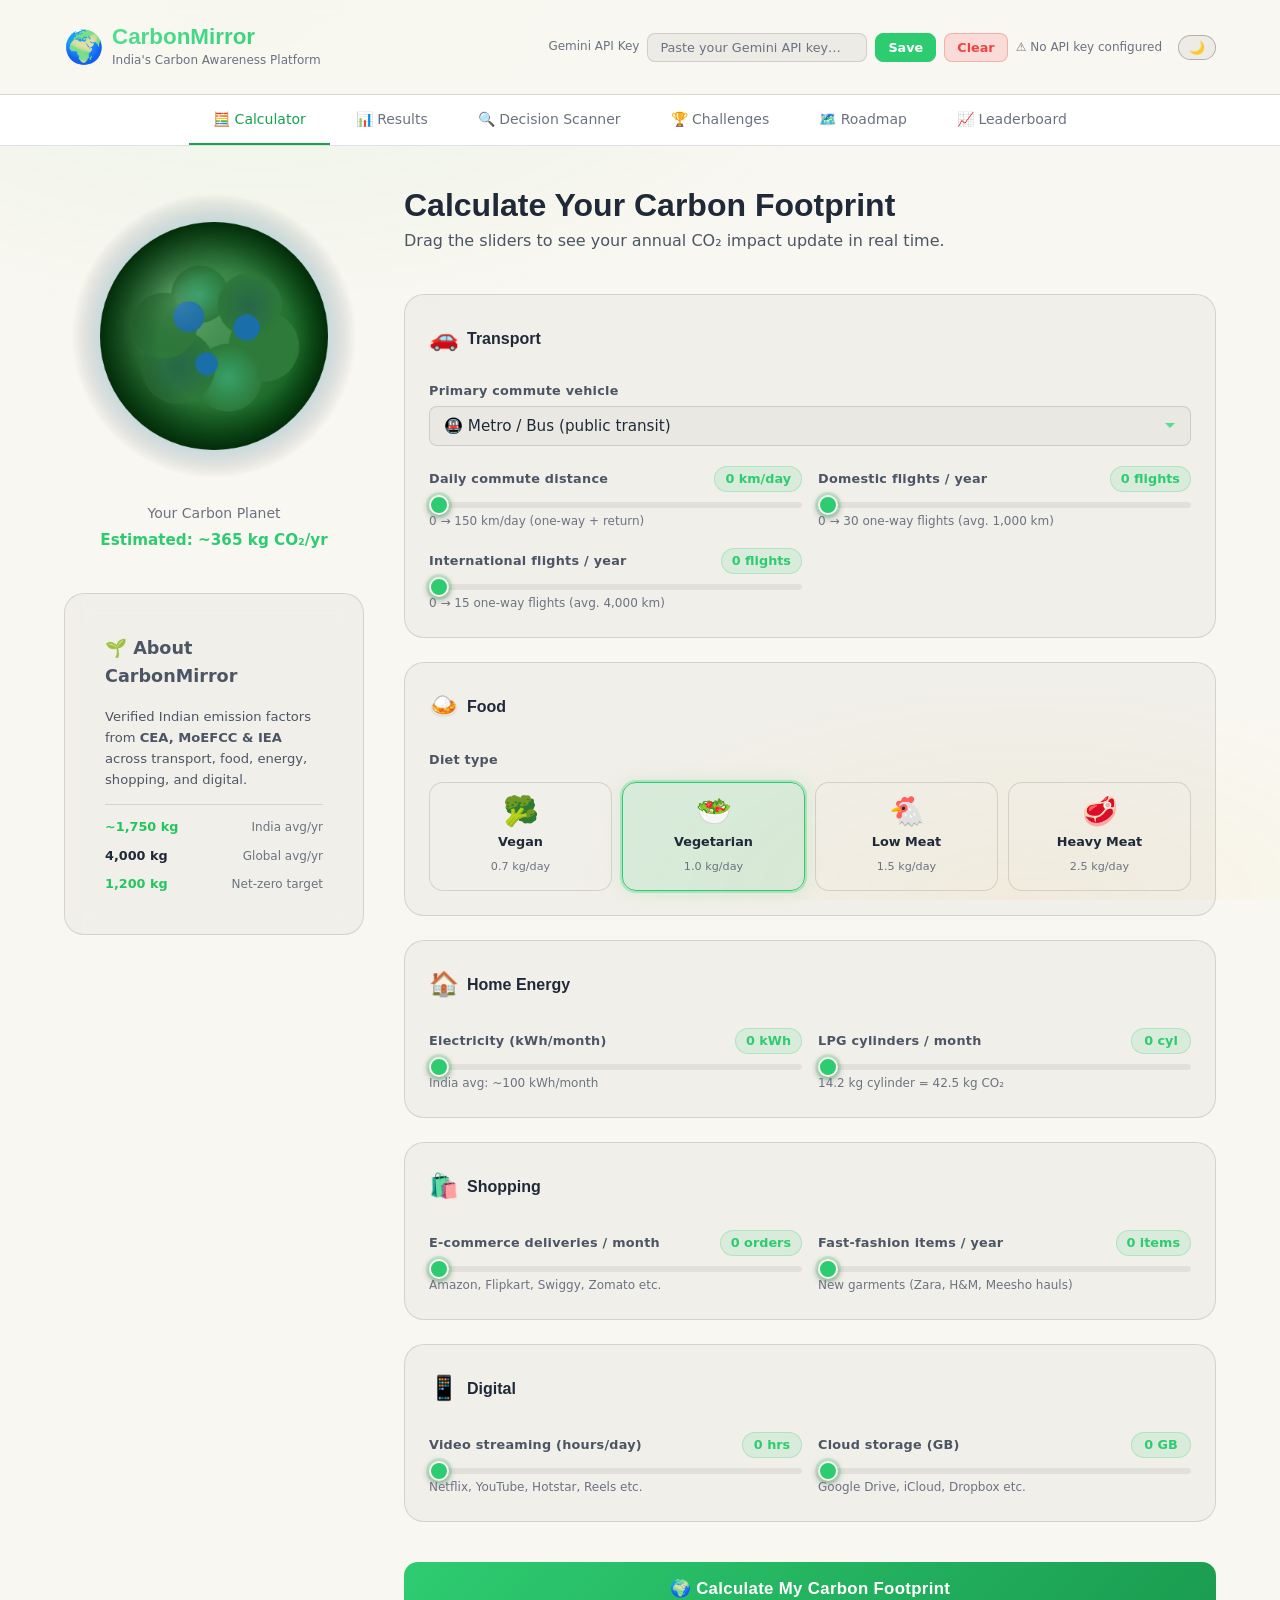
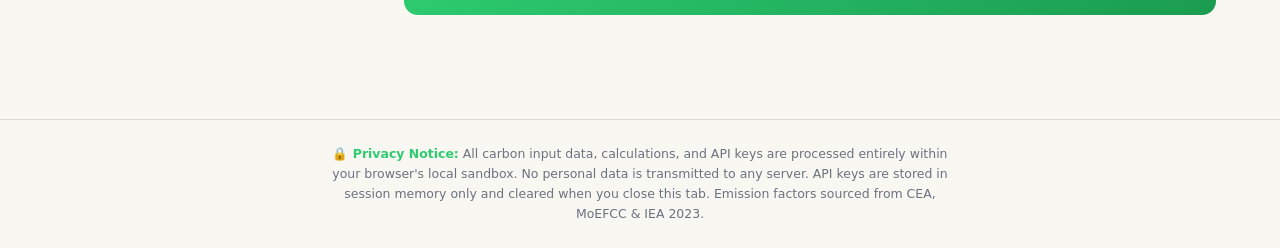
==== index.html @ edc53830 "Initial commit: Complete Carbon Footprint Platform" ====
<!DOCTYPE html>
<html lang="en">
<head>
  <meta charset="UTF-8" />
  <meta name="viewport" content="width=device-width, initial-scale=1.0" />
  <title>CarbonMirror &ndash; India&apos;s Carbon Footprint Awareness Platform</title>
  <meta name="description" content="Calculate your personal carbon footprint, get AI-powered nudges, earn badges, and join thousands of urban Indians building a net-zero future." />
  <meta http-equiv="Content-Security-Policy"
    content="default-src 'self'; script-src 'self'; style-src 'self' 'unsafe-inline' https://fonts.googleapis.com; font-src https://fonts.gstatic.com; connect-src 'self' https://generativelanguage.googleapis.com; img-src 'self' data: blob:; worker-src 'none'; object-src 'none';" />
  <meta property="og:title" content="CarbonMirror" />
  <meta property="og:description" content="Make your invisible carbon footprint viscerally real." />
  <meta property="og:type" content="website" />
  <link rel="icon" href="data:image/svg+xml,<svg xmlns='http://www.w3.org/2000/svg' viewBox='0 0 100 100'><text y='.9em' font-size='90'>🌍</text></svg>" />
  <link rel="stylesheet" href="style.css" />
</head>
<body>

<!-- HEADER -->
<header class="app-header" role="banner">
  <div class="header-inner">
    <div class="header-brand">
      <span class="brand-icon" aria-hidden="true">🌍</span>
      <div class="brand-text">
        <h1>CarbonMirror</h1>
        <p class="tagline">India&apos;s Carbon Awareness Platform</p>
      </div>
    </div>
    <div class="api-key-panel" id="api-key-panel" role="region" aria-label="Gemini API Key Configuration">
      <label for="api-key-input">Gemini API Key</label>
      <input type="password" id="api-key-input" class="input-api-key" placeholder="Paste your Gemini API key&hellip;" tabindex="0" autocomplete="off" aria-describedby="api-key-status" aria-label="Gemini API key input" />
      <button id="btn-api-save" class="btn btn-primary btn-sm" aria-label="Save API key">Save</button>
      <button id="btn-api-clear" class="btn btn-danger btn-sm" aria-label="Clear API key">Clear</button>
      <span id="api-key-status" class="api-key-status">&#x26A0;&#xFE0F; No API key configured</span>
      <button id="btn-theme-toggle" class="btn btn-secondary btn-sm" aria-label="Toggle theme" title="Toggle Light/Dark Mode" style="margin-left: 8px; border-radius: 99px; padding: 4px 10px;">☀️</button>
    </div>
  </div>
</header>

<!-- NAVIGATION -->
<nav class="app-nav" role="navigation" aria-label="Main navigation">
  <div class="nav-tabs" role="tablist" aria-label="App views">
    <button class="nav-tab nav-tab--active" data-nav="calculator" role="tab" aria-selected="true" tabindex="0" aria-controls="section-calculator">&#x1F9EE; Calculator</button>
    <button class="nav-tab" data-nav="results" role="tab" aria-selected="false" tabindex="0" aria-controls="section-results">&#x1F4CA; Results</button>
    <button class="nav-tab" data-nav="nudge" role="tab" aria-selected="false" tabindex="0" aria-controls="section-nudge">&#x1F50D; Decision Scanner</button>
    <button class="nav-tab" data-nav="challenges" role="tab" aria-selected="false" tabindex="0" aria-controls="section-challenges">&#x1F3C6; Challenges</button>
    <button class="nav-tab" data-nav="roadmap" role="tab" aria-selected="false" tabindex="0" aria-controls="section-roadmap">&#x1F5FA;&#xFE0F; Roadmap</button>
    <button class="nav-tab" data-nav="leaderboard" role="tab" aria-selected="false" tabindex="0" aria-controls="section-leaderboard">&#x1F4C8; Leaderboard</button>
  </div>
</nav>

<!-- MAIN -->
<main class="app-main" role="main">
  <div class="app-wrapper">

    <!-- VIEW: CALCULATOR -->
    <section id="section-calculator" class="view-section" aria-label="Carbon calculator" role="tabpanel">
      <div class="calculator-layout">

        <!-- Sidebar -->
        <aside class="calculator-sidebar">
          <div class="planet-hero">
            <canvas id="planet-canvas" width="300" height="300" aria-label="Carbon planet visualization" role="img"></canvas>
            <p class="planet-label">Your Carbon Planet</p>
            <p class="live-summary" id="live-summary" aria-live="polite" aria-atomic="true"></p>
          </div>
          <div class="card info-card">
            <p class="card-title">&#x1F331; About CarbonMirror</p>
            <p class="info-text">Verified Indian emission factors from <strong>CEA, MoEFCC &amp; IEA</strong> across transport, food, energy, shopping, and digital.</p>
            <div class="info-stats">
              <div class="info-stat"><span class="info-stat-val green">~1,750 kg</span><span class="info-stat-lbl">India avg/yr</span></div>
              <div class="info-stat"><span class="info-stat-val">4,000 kg</span><span class="info-stat-lbl">Global avg/yr</span></div>
              <div class="info-stat"><span class="info-stat-val green">1,200 kg</span><span class="info-stat-lbl">Net-zero target</span></div>
            </div>
          </div>
        </aside>

        <!-- Form -->
        <div class="calc-form-col">
          <div class="section-header">
            <h2>Calculate Your Carbon Footprint</h2>
            <p>Drag the sliders to see your annual CO&#x2082; impact update in real time.</p>
          </div>

          <form id="calculator-form" novalidate aria-label="Carbon footprint calculator">

            <!-- 1. TRANSPORT -->
            <div class="calc-section" aria-labelledby="section-transport-title">
              <div class="calc-section-header">
                <span class="calc-section-icon" aria-hidden="true">&#x1F697;</span>
                <h3 class="calc-section-title" id="section-transport-title">Transport</h3>
              </div>

              <div class="form-group" style="margin-bottom:20px">
                <label class="form-label" for="input-vehicle-type">Primary commute vehicle</label>
                <select id="input-vehicle-type" class="form-select" tabindex="0" aria-required="true">
                  <option value="bus_metro">&#x1F687; Metro / Bus (public transit)</option>
                  <option value="two_wheeler">&#x1F6F5; Two-Wheeler (Petrol)</option>
                  <option value="petrol_car">&#x1F697; Petrol Car</option>
                  <option value="diesel_car">&#x1F699; Diesel Car</option>
                  <option value="electric_vehicle">&#x26A1; Electric Vehicle / E-Scooter</option>
                </select>
              </div>

              <div class="form-row">
                <div class="form-group">
                  <div class="slider-label-row">
                    <label class="form-label" for="input-daily-km">Daily commute distance</label>
                    <span class="slider-value-badge" id="val-daily-km">0 km/day</span>
                  </div>
                  <input type="range" id="input-daily-km" class="form-slider" min="0" max="150" step="1" value="0" tabindex="0" />
                  <span class="form-hint">0 &#x2192; 150 km/day (one-way + return)</span>
                </div>
                <div class="form-group">
                  <div class="slider-label-row">
                    <label class="form-label" for="input-domestic-flights">Domestic flights / year</label>
                    <span class="slider-value-badge" id="val-domestic-flights">0 flights</span>
                  </div>
                  <input type="range" id="input-domestic-flights" class="form-slider" min="0" max="30" step="1" value="0" tabindex="0" />
                  <span class="form-hint">0 &#x2192; 30 one-way flights (avg. 1,000 km)</span>
                </div>
                <div class="form-group">
                  <div class="slider-label-row">
                    <label class="form-label" for="input-intl-flights">International flights / year</label>
                    <span class="slider-value-badge" id="val-intl-flights">0 flights</span>
                  </div>
                  <input type="range" id="input-intl-flights" class="form-slider" min="0" max="15" step="1" value="0" tabindex="0" />
                  <span class="form-hint">0 &#x2192; 15 one-way flights (avg. 4,000 km)</span>
                </div>
              </div>
            </div>

            <!-- 2. FOOD -->
            <div class="calc-section mt-lg" aria-labelledby="section-food-title">
              <div class="calc-section-header">
                <span class="calc-section-icon" aria-hidden="true">&#x1F35B;</span>
                <h3 class="calc-section-title" id="section-food-title">Food</h3>
              </div>
              <label class="form-label" style="display:block;margin-bottom:12px">Diet type</label>
              <div class="diet-selector" role="radiogroup" aria-label="Diet type" id="diet-selector">
                <label class="diet-option">
                  <input type="radio" name="diet_type" value="vegan" class="diet-radio" />
                  <span class="diet-icon">&#x1F966;</span>
                  <span class="diet-name">Vegan</span>
                  <span class="diet-co2">0.7 kg/day</span>
                </label>
                <label class="diet-option">
                  <input type="radio" name="diet_type" value="vegetarian" class="diet-radio" checked />
                  <span class="diet-icon">&#x1F957;</span>
                  <span class="diet-name">Vegetarian</span>
                  <span class="diet-co2">1.0 kg/day</span>
                </label>
                <label class="diet-option">
                  <input type="radio" name="diet_type" value="low_meat" class="diet-radio" />
                  <span class="diet-icon">&#x1F414;</span>
                  <span class="diet-name">Low Meat</span>
                  <span class="diet-co2">1.5 kg/day</span>
                </label>
                <label class="diet-option">
                  <input type="radio" name="diet_type" value="heavy_meat" class="diet-radio" />
                  <span class="diet-icon">&#x1F969;</span>
                  <span class="diet-name">Heavy Meat</span>
                  <span class="diet-co2">2.5 kg/day</span>
                </label>
              </div>
              <select id="input-diet-type" class="sr-only" aria-hidden="true" tabindex="-1">
                <option value="vegan">Vegan</option>
                <option value="vegetarian" selected>Vegetarian</option>
                <option value="low_meat">Low Meat</option>
                <option value="heavy_meat">Heavy Meat</option>
              </select>
            </div>

            <!-- 3. HOME ENERGY -->
            <div class="calc-section mt-lg" aria-labelledby="section-home-title">
              <div class="calc-section-header">
                <span class="calc-section-icon" aria-hidden="true">&#x1F3E0;</span>
                <h3 class="calc-section-title" id="section-home-title">Home Energy</h3>
              </div>
              <div class="form-row">
                <div class="form-group">
                  <div class="slider-label-row">
                    <label class="form-label" for="input-electricity">Electricity (kWh/month)</label>
                    <span class="slider-value-badge" id="val-electricity">0 kWh</span>
                  </div>
                  <input type="range" id="input-electricity" class="form-slider" min="0" max="600" step="5" value="0" tabindex="0" />
                  <span class="form-hint">India avg: ~100 kWh/month</span>
                </div>
                <div class="form-group">
                  <div class="slider-label-row">
                    <label class="form-label" for="input-lpg">LPG cylinders / month</label>
                    <span class="slider-value-badge" id="val-lpg">0 cyl</span>
                  </div>
                  <input type="range" id="input-lpg" class="form-slider" min="0" max="5" step="0.5" value="0" tabindex="0" />
                  <span class="form-hint">14.2 kg cylinder = 42.5 kg CO&#x2082;</span>
                </div>
              </div>
            </div>

            <!-- 4. SHOPPING -->
            <div class="calc-section mt-lg" aria-labelledby="section-shopping-title">
              <div class="calc-section-header">
                <span class="calc-section-icon" aria-hidden="true">&#x1F6CD;&#xFE0F;</span>
                <h3 class="calc-section-title" id="section-shopping-title">Shopping</h3>
              </div>
              <div class="form-row">
                <div class="form-group">
                  <div class="slider-label-row">
                    <label class="form-label" for="input-deliveries">E-commerce deliveries / month</label>
                    <span class="slider-value-badge" id="val-deliveries">0 orders</span>
                  </div>
                  <input type="range" id="input-deliveries" class="form-slider" min="0" max="60" step="1" value="0" tabindex="0" />
                  <span class="form-hint">Amazon, Flipkart, Swiggy, Zomato etc.</span>
                </div>
                <div class="form-group">
                  <div class="slider-label-row">
                    <label class="form-label" for="input-fashion">Fast-fashion items / year</label>
                    <span class="slider-value-badge" id="val-fashion">0 items</span>
                  </div>
                  <input type="range" id="input-fashion" class="form-slider" min="0" max="100" step="1" value="0" tabindex="0" />
                  <span class="form-hint">New garments (Zara, H&amp;M, Meesho hauls)</span>
                </div>
              </div>
            </div>

            <!-- 5. DIGITAL -->
            <div class="calc-section mt-lg" aria-labelledby="section-digital-title">
              <div class="calc-section-header">
                <span class="calc-section-icon" aria-hidden="true">&#x1F4F1;</span>
                <h3 class="calc-section-title" id="section-digital-title">Digital</h3>
              </div>
              <div class="form-row">
                <div class="form-group">
                  <div class="slider-label-row">
                    <label class="form-label" for="input-streaming">Video streaming (hours/day)</label>
                    <span class="slider-value-badge" id="val-streaming">0 hrs</span>
                  </div>
                  <input type="range" id="input-streaming" class="form-slider" min="0" max="16" step="0.5" value="0" tabindex="0" />
                  <span class="form-hint">Netflix, YouTube, Hotstar, Reels etc.</span>
                </div>
                <div class="form-group">
                  <div class="slider-label-row">
                    <label class="form-label" for="input-cloud-storage">Cloud storage (GB)</label>
                    <span class="slider-value-badge" id="val-cloud-storage">0 GB</span>
                  </div>
                  <input type="range" id="input-cloud-storage" class="form-slider" min="0" max="2000" step="5" value="0" tabindex="0" />
                  <span class="form-hint">Google Drive, iCloud, Dropbox etc.</span>
                </div>
              </div>
            </div>

            <!-- Submit -->
            <div class="mt-xl">
              <button type="submit" id="btn-calculate" class="btn-submit" tabindex="0">
                &#x1F30D; Calculate My Carbon Footprint
              </button>
            </div>

          </form>
        </div>
      </div>
    </section>

    <!-- VIEW: RESULTS -->
    <section id="section-results" class="view-section" aria-label="Footprint results" role="tabpanel">

      <div class="results-hero text-center">
        <p style="font-size:0.875rem;color:var(--txt-muted);letter-spacing:0.1em;text-transform:uppercase;margin-bottom:8px">Your Annual Carbon Footprint</p>
        <div class="results-score" id="result-total-kg" aria-live="polite" aria-atomic="true">&mdash;</div>
        <p class="results-score-unit">kg CO&#x2082; / year</p>
        <span class="tier-badge tier-badge--green" id="result-tier-label">&mdash;</span>
        <p class="benchmark-diff" id="result-vs-india">&mdash;</p>
      </div>

      <div class="netzero-section card mb-lg">
        <p class="card-title">&#x1F3AF; Net-Zero Progress (Target: 1,200 kg CO&#x2082;/yr by 2030)</p>
        <div class="netzero-bar-track" role="progressbar" aria-label="Net-zero progress" aria-valuemin="0" aria-valuemax="100">
          <div class="netzero-bar-fill" id="netzero-progress-bar" style="width:0%"></div>
        </div>
        <div class="netzero-labels">
          <span>India Avg (1,750 kg)</span>
          <span>Gap to target: <strong id="netzero-gap-kg">&mdash;</strong> kg</span>
          <span>Net-Zero (1,200 kg)</span>
        </div>
      </div>

      <div class="card mb-lg">
        <p class="card-title">&#x1F4A1; What Does This Look Like?</p>
        <div class="equiv-grid">
          <div class="equiv-card">
            <span class="equiv-icon">&#x1F697;</span>
            <div class="equiv-value" id="equiv-drives">&mdash;</div>
            <p class="equiv-label">Delhi &rarr; Mumbai drives</p>
          </div>
          <div class="equiv-card">
            <span class="equiv-icon">&#x1F333;</span>
            <div class="equiv-value" id="equiv-trees">&mdash;</div>
            <p class="equiv-label">Trees to offset (1 yr)</p>
          </div>
          <div class="equiv-card">
            <span class="equiv-icon">&#x1F3E0;</span>
            <div class="equiv-value" id="equiv-home-months">&mdash;</div>
            <p class="equiv-label">Indian home energy months</p>
          </div>
        </div>
      </div>

      <div class="results-grid">
        <div class="card">
          <p class="card-title">&#x1F4CA; Category Breakdown</p>
          <div class="category-list">
            <div class="category-item">
              <div class="category-header"><span class="category-name">&#x1F697; Transport</span><div class="category-stats"><span id="cat-transport-kg">&mdash;</span> kg <span id="cat-transport-pct">&mdash;</span></div></div>
              <div class="bar-track" role="progressbar" aria-label="Transport emissions" aria-valuemin="0" aria-valuemax="100"><div class="bar-fill bar-fill--transport" id="cat-transport-bar" style="width:0%"></div></div>
            </div>
            <div class="category-item">
              <div class="category-header"><span class="category-name">&#x1F35B; Food</span><div class="category-stats"><span id="cat-food-kg">&mdash;</span> kg <span id="cat-food-pct">&mdash;</span></div></div>
              <div class="bar-track" role="progressbar" aria-label="Food emissions" aria-valuemin="0" aria-valuemax="100"><div class="bar-fill bar-fill--food" id="cat-food-bar" style="width:0%"></div></div>
            </div>
            <div class="category-item">
              <div class="category-header"><span class="category-name">&#x1F3E0; Home Energy</span><div class="category-stats"><span id="cat-home-kg">&mdash;</span> kg <span id="cat-home-pct">&mdash;</span></div></div>
              <div class="bar-track" role="progressbar" aria-label="Home energy emissions" aria-valuemin="0" aria-valuemax="100"><div class="bar-fill bar-fill--home" id="cat-home-bar" style="width:0%"></div></div>
            </div>
            <div class="category-item">
              <div class="category-header"><span class="category-name">&#x1F6CD;&#xFE0F; Shopping</span><div class="category-stats"><span id="cat-shopping-kg">&mdash;</span> kg <span id="cat-shopping-pct">&mdash;</span></div></div>
              <div class="bar-track" role="progressbar" aria-label="Shopping emissions" aria-valuemin="0" aria-valuemax="100"><div class="bar-fill bar-fill--shopping" id="cat-shopping-bar" style="width:0%"></div></div>
            </div>
            <div class="category-item">
              <div class="category-header"><span class="category-name">&#x1F4F1; Digital</span><div class="category-stats"><span id="cat-digital-kg">&mdash;</span> kg <span id="cat-digital-pct">&mdash;</span></div></div>
              <div class="bar-track" role="progressbar" aria-label="Digital emissions" aria-valuemin="0" aria-valuemax="100"><div class="bar-fill bar-fill--digital" id="cat-digital-bar" style="width:0%"></div></div>
            </div>
          </div>
        </div>

        <div class="card">
          <p class="card-title">&#x1F3C5; Your Badges</p>
          <div class="badges-grid" id="badges-grid" aria-label="Earned and locked badges"></div>
        </div>
      </div>

      <div class="card mt-xl">
        <p class="card-title">&#x1F6E3;&#xFE0F; Your Personalised Action Roadmap</p>
        <p style="font-size:0.875rem;margin-bottom:16px">Top actions ranked by CO&#x2082; impact for your specific profile.</p>
        <div id="roadmap-list" class="roadmap-list" aria-label="Recommended carbon reduction actions"></div>
      </div>

      <div class="share-section mt-xl">
        <div class="card">
          <p class="card-title">&#x1F4E4; Share Your Footprint</p>
          <p style="font-size:0.875rem;margin-bottom:16px">Download or share your personalised carbon card.</p>
          <div class="share-canvas-wrap">
            <canvas id="share-canvas" aria-label="Carbon footprint share card preview"></canvas>
          </div>
          <div class="share-actions">
            <button id="btn-download-card" class="btn btn-primary" tabindex="0">&#x2B07;&#xFE0F; Download PNG</button>
            <button id="btn-share-card" class="btn btn-secondary" tabindex="0">&#x1F4E4; Share</button>
          </div>
        </div>
      </div>

    </section>

    <!-- VIEW: DECISION SCANNER -->
    <section id="section-nudge" class="view-section" aria-label="Decision scanner" role="tabpanel">
      <div class="section-header">
        <h2>&#x1F50D; Decision Scanner</h2>
        <p>Describe a planned activity and get an instant AI-powered carbon impact analysis with greener alternatives.</p>
      </div>
      <div class="nudge-layout">
        <div class="nudge-input-area">
          <div class="card">
            <p class="card-title">&#x1F4DD; What are you planning to do?</p>
            <textarea id="nudge-input" class="nudge-textarea" placeholder="e.g. ordering a mutton biryani on Swiggy, booking a flight to Goa, buying a new pair of jeans&hellip;" tabindex="0" aria-label="Describe your planned activity" maxlength="500"></textarea>
            <p class="form-hint mt-lg">Requires a Gemini API key configured in the header above.</p>
            <button id="btn-nudge-scan" class="btn btn-primary mt-lg" tabindex="0" style="width:100%">&#x1F50D; Analyse Carbon Impact</button>
          </div>
          <div class="card">
            <p class="card-title" style="font-size:0.875rem">&#x1F4AC; Try these examples</p>
            <ul style="list-style:none;display:flex;flex-direction:column;gap:8px">
              <li><button class="btn btn-secondary btn-sm" onclick="document.getElementById('nudge-input').value='Ordering mutton biryani and naan on Swiggy'" tabindex="0">&#x1F35B; Ordering mutton biryani</button></li>
              <li><button class="btn btn-secondary btn-sm" onclick="document.getElementById('nudge-input').value='Booking a weekend flight from Mumbai to Goa'" tabindex="0">&#x2708;&#xFE0F; Flight to Goa</button></li>
              <li><button class="btn btn-secondary btn-sm" onclick="document.getElementById('nudge-input').value='Buying 3 new T-shirts from H&amp;M'" tabindex="0">&#x1F455; Buying fast fashion</button></li>
              <li><button class="btn btn-secondary btn-sm" onclick="document.getElementById('nudge-input').value='Watching Netflix for 5 hours'" tabindex="0">&#x1F4FA; 5 hours of Netflix</button></li>
              <li><button class="btn btn-secondary btn-sm" onclick="document.getElementById('nudge-input').value='Driving 40km by car to meet a friend'" tabindex="0">&#x1F697; Driving 40 km</button></li>
            </ul>
          </div>
        </div>
        <div>
          <div class="card">
            <p class="card-title">&#x1F916; AI Carbon Analysis</p>
            <div id="nudge-result-panel" aria-live="polite" aria-atomic="true">
              <p style="color:var(--txt-muted);font-style:italic">Enter an activity above and click Analyse to see your real-time carbon impact.</p>
            </div>
          </div>
        </div>
      </div>
    </section>

    <!-- VIEW: CHALLENGES -->
    <section id="section-challenges" class="view-section" aria-label="Challenges and streaks" role="tabpanel">
      <div class="section-header">
        <h2>&#x1F3C6; Challenges &amp; Streaks</h2>
        <p>Join gamified challenges, build daily check-in streaks, and earn bonus badges.</p>
      </div>

      <div class="streak-panel" aria-label="Streak statistics">
        <div class="streak-card">
          <div class="streak-value" id="streak-current" aria-label="Current streak">0</div>
          <p class="streak-label">&#x1F525; Current Streak (days)</p>
        </div>
        <div class="streak-card">
          <div class="streak-value" id="streak-longest" aria-label="Longest streak">0</div>
          <p class="streak-label">&#x1F3C6; Longest Streak (days)</p>
        </div>
      </div>

      <div style="margin-bottom:var(--space-xl)">
        <button id="btn-checkin" class="btn btn-primary" tabindex="0">&#x1F331; Check In Today</button>
      </div>

      <div class="challenges-grid">
        <div class="challenge-card" aria-labelledby="challenge-name-waste_minimization_7">
          <div class="challenge-card-header">
            <span class="challenge-icon" aria-hidden="true">&#x267B;&#xFE0F;</span>
            <div>
              <p class="challenge-name" id="challenge-name-waste_minimization_7">7-Day Waste Minimization</p>
              <p class="challenge-desc">Eliminate single-use plastics and reduce household waste for 7 consecutive days.</p>
            </div>
          </div>
          <p class="challenge-status" id="challenge-status-waste_minimization_7">Not started</p>
          <div class="challenge-progress-track" role="progressbar" aria-label="7-day waste challenge progress" aria-valuemin="0" aria-valuemax="100">
            <div class="challenge-progress-fill" id="challenge-progress-waste_minimization_7" style="width:0%"></div>
          </div>
          <div class="challenge-actions">
            <button id="challenge-start-waste_minimization_7" class="btn btn-primary btn-sm" tabindex="0">&#x25B6; Start Challenge</button>
            <button id="challenge-check-waste_minimization_7" class="btn btn-secondary btn-sm" style="display:none" tabindex="0">&#x2705; Log Today</button>
          </div>
        </div>

        <div class="challenge-card" aria-labelledby="challenge-name-commute_swap_30">
          <div class="challenge-card-header">
            <span class="challenge-icon" aria-hidden="true">&#x1F687;</span>
            <div>
              <p class="challenge-name" id="challenge-name-commute_swap_30">30-Day Commute Swap</p>
              <p class="challenge-desc">Replace your regular vehicle commute with public transit or cycling for 30 days.</p>
            </div>
          </div>
          <p class="challenge-status" id="challenge-status-commute_swap_30">Not started</p>
          <div class="challenge-progress-track" role="progressbar" aria-label="30-day commute swap progress" aria-valuemin="0" aria-valuemax="100">
            <div class="challenge-progress-fill" id="challenge-progress-commute_swap_30" style="width:0%"></div>
          </div>
          <div class="challenge-actions">
            <button id="challenge-start-commute_swap_30" class="btn btn-primary btn-sm" tabindex="0">&#x25B6; Start Challenge</button>
            <button id="challenge-check-commute_swap_30" class="btn btn-secondary btn-sm" style="display:none" tabindex="0">&#x2705; Log Today</button>
          </div>
        </div>
      </div>
    </section>

    <!-- VIEW: NET-ZERO ROADMAP -->
    <section id="section-roadmap" class="view-section" aria-label="Net-zero journey roadmap" role="tabpanel">
      <div class="section-header">
        <h2>&#x1F5FA;&#xFE0F; Your Net-Zero Journey</h2>
        <p>5 milestones from India&apos;s average (1,750 kg/yr) to the net-zero target (1,200 kg/yr). Each milestone earns a badge.</p>
      </div>

      <!-- Journey progress card -->
      <div class="card roadmap-hero-card mb-lg">
        <div class="roadmap-hero-inner">
          <div class="roadmap-hero-score-block">
            <p class="roadmap-hero-label">Your Footprint</p>
            <p class="roadmap-hero-score" id="rm-current-kg">&mdash;</p>
            <p class="roadmap-hero-unit">kg CO&#x2082;/yr</p>
          </div>
          <div class="roadmap-hero-arrow">&#x2192;</div>
          <div class="roadmap-hero-score-block">
            <p class="roadmap-hero-label">Net-Zero Target</p>
            <p class="roadmap-hero-score" style="color:var(--tier-green)">1,200</p>
            <p class="roadmap-hero-unit">kg CO&#x2082;/yr</p>
          </div>
        </div>
        <div class="roadmap-master-wrap">
          <div class="roadmap-master-track" role="progressbar" aria-label="Journey progress" aria-valuemin="0" aria-valuemax="100">
            <div class="roadmap-master-fill" id="rm-master-fill" style="width:0%"></div>
            <div class="rm-tick" style="left:20%"><div class="rm-tick-dot" id="rm-tick-1"></div><span class="rm-tick-label">M1</span></div>
            <div class="rm-tick" style="left:40%"><div class="rm-tick-dot" id="rm-tick-2"></div><span class="rm-tick-label">M2</span></div>
            <div class="rm-tick" style="left:60%"><div class="rm-tick-dot" id="rm-tick-3"></div><span class="rm-tick-label">M3</span></div>
            <div class="rm-tick" style="left:80%"><div class="rm-tick-dot" id="rm-tick-4"></div><span class="rm-tick-label">M4</span></div>
            <div class="rm-tick" style="left:100%"><div class="rm-tick-dot" id="rm-tick-5"></div><span class="rm-tick-label">&#x1F3C6;</span></div>
          </div>
        </div>
        <p id="rm-hint-text" style="font-size:0.8rem;color:var(--txt-muted);margin-top:8px;text-align:center">Calculate your footprint to see your progress on the roadmap.</p>
      </div>

      <!-- Milestones -->
      <div class="milestones-list" id="milestones-list" aria-label="Net-zero milestones">

        <div class="milestone-card" id="milestone-card-1" data-threshold="1650">
          <div class="milestone-left">
            <div class="milestone-badge-icon" id="milestone-badge-1">&#x1F33F;</div>
            <div class="milestone-connector" id="milestone-connector-1"></div>
          </div>
          <div class="milestone-body">
            <div class="milestone-header-row">
              <div>
                <p class="milestone-number">Milestone 1</p>
                <h3 class="milestone-title">Conscious Starter</h3>
                <p class="milestone-threshold">Reach &le; 1,650 kg CO&#x2082;/yr</p>
              </div>
              <span class="milestone-status-pill" id="milestone-status-1">&#x1F512; Locked</span>
            </div>
            <p class="milestone-desc">You&apos;ve started your journey. Small daily choices &mdash; fewer deliveries, a shorter commute, skipping one flight &mdash; add up to your first 100 kg cut. Every action is registered on your Carbon Planet.</p>
            <div class="milestone-actions-list">
              <div class="milestone-action-chip">&#x1F687; Take metro 3 days/week</div>
              <div class="milestone-action-chip">&#x1F4E6; Cut deliveries to &lt;5/month</div>
              <div class="milestone-action-chip">&#x1F4A1; Switch to LED bulbs</div>
            </div>
            <div class="milestone-reward">
              <span class="milestone-badge-pill">&#x1F3C5; Earns: <strong>Conscious Starter</strong> badge</span>
              <span class="milestone-co2-chip">Saves ~100 kg CO&#x2082;/yr</span>
            </div>
          </div>
        </div>

        <div class="milestone-card" id="milestone-card-2" data-threshold="1500">
          <div class="milestone-left">
            <div class="milestone-badge-icon" id="milestone-badge-2">&#x1F331;</div>
            <div class="milestone-connector" id="milestone-connector-2"></div>
          </div>
          <div class="milestone-body">
            <div class="milestone-header-row">
              <div>
                <p class="milestone-number">Milestone 2</p>
                <h3 class="milestone-title">Green Zone Entry</h3>
                <p class="milestone-threshold">Reach &le; 1,500 kg CO&#x2082;/yr</p>
              </div>
              <span class="milestone-status-pill" id="milestone-status-2">&#x1F512; Locked</span>
            </div>
            <p class="milestone-desc">You&apos;ve entered the Green Zone &mdash; below 1,500 kg. Your planet visualization glows healthy blue-green. You&apos;re now significantly cleaner than the Indian average.</p>
            <div class="milestone-actions-list">
              <div class="milestone-action-chip">&#x1F957; Go vegetarian 5 days/week</div>
              <div class="milestone-action-chip">&#x1F6BF; Shorter showers, cold wash</div>
              <div class="milestone-action-chip">&#x1F6F5; E-scooter for short trips</div>
            </div>
            <div class="milestone-reward">
              <span class="milestone-badge-pill">&#x1F3C5; Earns: <strong>Green Zone Pioneer</strong> badge</span>
              <span class="milestone-co2-chip">Saves ~150 kg CO&#x2082;/yr</span>
            </div>
          </div>
        </div>

        <div class="milestone-card" id="milestone-card-3" data-threshold="1400">
          <div class="milestone-left">
            <div class="milestone-badge-icon" id="milestone-badge-3">&#x1F30D;</div>
            <div class="milestone-connector" id="milestone-connector-3"></div>
          </div>
          <div class="milestone-body">
            <div class="milestone-header-row">
              <div>
                <p class="milestone-number">Milestone 3</p>
                <h3 class="milestone-title">Climate Conscious</h3>
                <p class="milestone-threshold">Reach &le; 1,400 kg CO&#x2082;/yr</p>
              </div>
              <span class="milestone-status-pill" id="milestone-status-3">&#x1F512; Locked</span>
            </div>
            <p class="milestone-desc">Halfway to net-zero. Your lifestyle changes are now measurable in rupee savings too. You&apos;re among the top 10% of climate-conscious Indians.</p>
            <div class="milestone-actions-list">
              <div class="milestone-action-chip">&#x2708;&#xFE0F; Skip one domestic flight</div>
              <div class="milestone-action-chip">&#x26A1; Install solar water heater</div>
              <div class="milestone-action-chip">&#x1F457; Buy 50% fewer fast-fashion items</div>
            </div>
            <div class="milestone-reward">
              <span class="milestone-badge-pill">&#x1F3C5; Earns: <strong>Climate Conscious</strong> badge</span>
              <span class="milestone-co2-chip">Saves ~100 kg CO&#x2082;/yr</span>
            </div>
          </div>
        </div>

        <div class="milestone-card" id="milestone-card-4" data-threshold="1300">
          <div class="milestone-left">
            <div class="milestone-badge-icon" id="milestone-badge-4">&#x1F333;</div>
            <div class="milestone-connector" id="milestone-connector-4"></div>
          </div>
          <div class="milestone-body">
            <div class="milestone-header-row">
              <div>
                <p class="milestone-number">Milestone 4</p>
                <h3 class="milestone-title">Carbon Minimalist</h3>
                <p class="milestone-threshold">Reach &le; 1,300 kg CO&#x2082;/yr</p>
              </div>
              <span class="milestone-status-pill" id="milestone-status-4">&#x1F512; Locked</span>
            </div>
            <p class="milestone-desc">Your footprint is just 75% of India&apos;s average. Equivalent to planting 25 trees every year &mdash; purely by how you live.</p>
            <div class="milestone-actions-list">
              <div class="milestone-action-chip">&#x1F50C; Switch to EV or cycle</div>
              <div class="milestone-action-chip">&#x1F966; Mostly vegetarian / vegan</div>
              <div class="milestone-action-chip">&#x1F4FA; Cut streaming to &lt;2 hrs/day</div>
            </div>
            <div class="milestone-reward">
              <span class="milestone-badge-pill">&#x1F3C5; Earns: <strong>Carbon Minimalist</strong> badge</span>
              <span class="milestone-co2-chip">Saves ~100 kg CO&#x2082;/yr</span>
            </div>
          </div>
        </div>

        <div class="milestone-card milestone-card--final" id="milestone-card-5" data-threshold="1200">
          <div class="milestone-left">
            <div class="milestone-badge-icon milestone-badge-icon--final" id="milestone-badge-5">&#x1F3C6;</div>
          </div>
          <div class="milestone-body">
            <div class="milestone-header-row">
              <div>
                <p class="milestone-number">Milestone 5 &mdash; Final</p>
                <h3 class="milestone-title">Net-Zero Champion</h3>
                <p class="milestone-threshold">Reach &le; 1,200 kg CO&#x2082;/yr</p>
              </div>
              <span class="milestone-status-pill" id="milestone-status-5">&#x1F512; Locked</span>
            </div>
            <p class="milestone-desc">You&apos;ve reached India&apos;s 2030 net-zero target. Your carbon mirror shows a planet as healthy as it can be. You&apos;re not just reducing emissions &mdash; you&apos;re leading a generation.</p>
            <div class="milestone-actions-list">
              <div class="milestone-action-chip">&#x1F333; Plant 5 trees/year via NGO</div>
              <div class="milestone-action-chip">&#x2600;&#xFE0F; Solar panel or green energy</div>
              <div class="milestone-action-chip">&#x1F331; Share your journey publicly</div>
            </div>
            <div class="milestone-reward">
              <span class="milestone-badge-pill milestone-badge-pill--gold">&#x1F3C6; Earns: <strong>Net-Zero Champion</strong> badge</span>
              <span class="milestone-co2-chip">India&apos;s 2030 target achieved!</span>
            </div>
          </div>
        </div>

      </div>

      <div class="card mt-xl">
        <p class="card-title">&#x1F396;&#xFE0F; Roadmap Badges</p>
        <p style="font-size:0.875rem;margin-bottom:16px">Automatically awarded as you lower your footprint and recalculate.</p>
        <div class="badges-grid" id="roadmap-badges-grid" aria-label="Roadmap milestone badges"></div>
      </div>

    </section>

    <!-- VIEW: LEADERBOARD -->
    <section id="section-leaderboard" class="view-section" aria-label="Peer leaderboard" role="tabpanel">
      <div class="section-header">
        <h2>&#x1F4C8; Peer Leaderboard</h2>
        <p>See how your footprint compares against your simulated urban Indian peer group (lowest CO&#x2082; = #1).</p>
      </div>
      <div class="user-rank-banner" id="user-rank-text" aria-live="polite">Complete the calculator to see your rank.</div>
      <div class="card leaderboard-table-wrap">
        <table class="leaderboard-table" aria-label="Carbon footprint peer leaderboard">
          <thead>
            <tr>
              <th scope="col">Rank</th>
              <th scope="col">Name</th>
              <th scope="col">Footprint</th>
              <th scope="col">Relative Impact</th>
            </tr>
          </thead>
          <tbody id="leaderboard-tbody"></tbody>
        </table>
      </div>
      <p class="text-muted mt-lg" style="font-size:0.8rem">* Peer profiles are simulated using calibrated urban Indian footprint distributions (800&ndash;3,500 kg CO&#x2082;/yr).</p>
    </section>

  </div>
</main>

<footer class="app-footer" role="contentinfo">
  <div class="app-wrapper">
    <p class="footer-privacy">
      <strong>&#x1F512; Privacy Notice:</strong> All carbon input data, calculations, and API keys are processed entirely within your browser&apos;s local sandbox. No personal data is transmitted to any server. API keys are stored in session memory only and cleared when you close this tab. Emission factors sourced from CEA, MoEFCC &amp; IEA 2023.
    </p>
  </div>
</footer>

<script type="module" src="app.js"></script>
</body>
</html>
---- style.css ----
/* ============================================================
   style.css — CarbonMirror Design System
   Theme: Warm Earth × Glassmorphism × Premium Dark
   ============================================================ */

@import url('https://fonts.googleapis.com/css2?family=Inter:wght@300;400;500;600;700;800;900&family=Outfit:wght@400;600;700;800&display=swap');

/* ─── CSS CUSTOM PROPERTIES ──────────────────────────────────────────────── */
:root {
  /* Brand palette */
  --clr-sand: #F4ECD8;
  --clr-sand-dim: #EBE0C8;
  --clr-earth: #2C2010;
  --clr-earth-mid: #4A3720;
  --clr-forest: #1E4D2B;
  --clr-emerald: #2ECC71;
  --clr-emerald-light: #52E090;

  /* Tier colors */
  --tier-green: #22c55e;
  --tier-yellow: #eab308;
  --tier-orange: #f97316;
  --tier-red: #ef4444;

  /* Backgrounds */
  --bg-primary: #0E0B07;
  --bg-secondary: #181209;
  --bg-card: rgba(255 255 255 / 0.04);
  --bg-card-hover: rgba(255 255 255 / 0.07);
  --bg-glass: rgba(255 255 255 / 0.06);
  --bg-header: rgba(14, 11, 7, 0.85);
  --bg-input: rgba(20, 16, 10, 0.85);
  --bg-input-focus: rgba(20, 30, 15, 0.9);
  
  --clr-tab-active: var(--clr-emerald);

  /* Typography */
  --font-body: 'Inter', system-ui, sans-serif;
  --font-display: 'Outfit', 'Inter', sans-serif;

  /* Text */
  --txt-primary: #F4ECD8;
  --txt-secondary: rgba(244 236 216 / 0.65);
  --txt-muted: rgba(244 236 216 / 0.4);

  /* Borders */
  --border: rgba(244 236 216 / 0.10);
  --border-strong: rgba(244 236 216 / 0.20);

  /* Spacing */
  --space-xs: 4px;
  --space-sm: 8px;
  --space-md: 16px;
  --space-lg: 24px;
  --space-xl: 40px;
  --space-2xl: 64px;

  /* Radius */
  --radius-sm: 8px;
  --radius-md: 14px;
  --radius-lg: 20px;
  --radius-pill: 999px;

  /* Shadows */
  --shadow-sm: 0 2px 8px rgba(0 0 0 / 0.3);
  --shadow-md: 0 8px 32px rgba(0 0 0 / 0.5);
  --shadow-lg: 0 24px 60px rgba(0 0 0 / 0.7);
  --shadow-glow-green: 0 0 30px rgba(34 197 94 / 0.25);
  --shadow-glow-red: 0 0 30px rgba(239 68 68 / 0.25);

  /* Transitions */
  --ease-out: cubic-bezier(0.22, 1, 0.36, 1);
  --transition-fast: 150ms var(--ease-out);
  --transition-med: 300ms var(--ease-out);
  --transition-slow: 600ms var(--ease-out);
}

[data-theme="light"] {
  --bg-primary: #F9F7F1;
  --bg-secondary: #FFFFFF;
  --bg-card: rgba(0, 0, 0, 0.03);
  --bg-card-hover: rgba(0, 0, 0, 0.06);
  --bg-glass: rgba(0, 0, 0, 0.05);
  --bg-header: rgba(249, 247, 241, 0.85);
  --bg-input: rgba(0, 0, 0, 0.03);
  --bg-input-focus: #FFFFFF;
  
  --clr-tab-active: #16A34A; /* A vivid, readable green for light mode */

  --txt-primary: #1F2937;
  --txt-secondary: #4B5563;
  --txt-muted: #6B7280;

  --border: rgba(0, 0, 0, 0.12);
  --border-strong: rgba(0, 0, 0, 0.25);

  --shadow-sm: 0 2px 8px rgba(0, 0, 0, 0.05);
  --shadow-md: 0 8px 32px rgba(0, 0, 0, 0.1);
  --shadow-lg: 0 24px 60px rgba(0, 0, 0, 0.15);
}


/* ─── RESET ─────────────────────────────────────────────────────────────── */
*, *::before, *::after {
  box-sizing: border-box;
  margin: 0;
  padding: 0;
}

html {
  scroll-behavior: smooth;
  font-size: 16px;
  -webkit-text-size-adjust: 100%;
}

body {
  font-family: var(--font-body);
  background-color: var(--bg-primary);
  color: var(--txt-primary);
  line-height: 1.6;
  min-height: 100vh;
  overflow-x: hidden;
}

/* ─── TYPOGRAPHY ─────────────────────────────────────────────────────────── */
h1, h2, h3, h4 {
  font-family: var(--font-display);
  font-weight: 700;
  line-height: 1.2;
  color: var(--txt-primary);
}

h1 { font-size: clamp(2rem, 5vw, 3.5rem); font-weight: 800; }
h2 { font-size: clamp(1.4rem, 3vw, 2rem); }
h3 { font-size: clamp(1.1rem, 2.5vw, 1.4rem); }
h4 { font-size: 1rem; }

p { color: var(--txt-secondary); }

a { color: var(--clr-emerald); text-decoration: none; }
a:hover { text-decoration: underline; }

/* ─── SCROLLBAR ──────────────────────────────────────────────────────────── */
::-webkit-scrollbar { width: 6px; }
::-webkit-scrollbar-track { background: var(--bg-secondary); }
::-webkit-scrollbar-thumb { background: var(--border-strong); border-radius: 99px; }

/* ─── BACKGROUND TEXTURE ──────────────────────────────────────────────────── */
body::before {
  content: '';
  position: fixed;
  inset: 0;
  background:
    radial-gradient(ellipse 80% 60% at 20% 0%, rgba(46, 204, 113, 0.07) 0%, transparent 60%),
    radial-gradient(ellipse 60% 40% at 80% 100%, rgba(234, 179, 8, 0.05) 0%, transparent 60%);
  pointer-events: none;
  z-index: 0;
}

/* ─── LAYOUT ─────────────────────────────────────────────────────────────── */
.app-wrapper {
  position: relative;
  z-index: 1;
  max-width: 1200px;
  margin: 0 auto;
  padding: 0 var(--space-lg);
}

/* ─── HEADER ─────────────────────────────────────────────────────────────── */
.app-header {
  border-bottom: 1px solid var(--border);
  padding: var(--space-lg) 0;
  background: var(--bg-header);
  backdrop-filter: blur(16px);
  -webkit-backdrop-filter: blur(16px);
  position: sticky;
  top: 0;
  z-index: 100;
}

.header-inner {
  max-width: 1200px;
  margin: 0 auto;
  padding: 0 var(--space-lg);
  display: flex;
  align-items: center;
  justify-content: space-between;
  gap: var(--space-md);
  flex-wrap: wrap;
}

.header-brand {
  display: flex;
  align-items: center;
  gap: var(--space-sm);
}

.brand-icon {
  font-size: 2rem;
  line-height: 1;
}

.brand-text h1 {
  font-size: 1.4rem;
  font-weight: 800;
  background: linear-gradient(135deg, var(--clr-emerald-light), var(--clr-emerald));
  -webkit-background-clip: text;
  -webkit-text-fill-color: transparent;
  background-clip: text;
}

.brand-text .tagline {
  font-size: 0.75rem;
  color: var(--txt-muted);
  margin: 0;
}

/* API Key Panel */
.api-key-panel {
  display: flex;
  align-items: center;
  gap: var(--space-sm);
  flex-wrap: wrap;
}

.api-key-panel label {
  font-size: 0.75rem;
  color: var(--txt-muted);
  font-weight: 500;
}

.input-api-key {
  background: var(--bg-glass);
  border: 1px solid var(--border);
  border-radius: var(--radius-sm);
  color: var(--txt-primary);
  font-family: var(--font-body);
  font-size: 0.8rem;
  padding: 6px 12px;
  width: 220px;
  transition: border-color var(--transition-fast);
}

.input-api-key:focus {
  outline: 2px solid var(--clr-emerald);
  outline-offset: 2px;
  border-color: var(--clr-emerald);
}

.input-api-key::placeholder { color: var(--txt-muted); }

.api-key-status {
  font-size: 0.75rem;
  color: var(--txt-muted);
  display: block;
  margin-top: 2px;
}

.api-key-status.status--ok {
  color: var(--tier-green);
}

/* ─── NAVIGATION TABS ────────────────────────────────────────────────────── */
.app-nav {
  border-bottom: 1px solid var(--border);
  background: var(--bg-secondary);
  position: sticky;
  top: 73px;
  z-index: 90;
}

.nav-tabs {
  max-width: 1200px;
  margin: 0 auto;
  padding: 0 var(--space-lg);
  display: flex;
  justify-content: center;
  gap: 2px;
  overflow-x: auto;
  scrollbar-width: none;
}

.nav-tabs::-webkit-scrollbar { display: none; }

.nav-tab {
  background: none;
  border: none;
  color: var(--txt-muted);
  font-family: var(--font-body);
  font-size: 0.875rem;
  font-weight: 500;
  padding: var(--space-md) var(--space-lg);
  cursor: pointer;
  border-bottom: 2px solid transparent;
  transition: color var(--transition-fast), border-color var(--transition-fast);
  white-space: nowrap;
  display: flex;
  align-items: center;
  gap: var(--space-xs);
}

.nav-tab:hover {
  color: var(--txt-primary);
}

.nav-tab--active {
  color: var(--clr-tab-active);
  border-bottom-color: var(--clr-tab-active);
}

.nav-tab:focus-visible {
  outline: 2px solid var(--clr-emerald);
  outline-offset: -2px;
}

/* ─── MAIN CONTENT ───────────────────────────────────────────────────────── */
.app-main {
  padding: var(--space-xl) 0;
}

.view-section { display: none; }

/* ─── HERO PLANET ────────────────────────────────────────────────────────── */
.planet-hero {
  display: flex;
  flex-direction: column;
  align-items: center;
  margin-bottom: var(--space-xl);
}

#planet-canvas {
  width: 300px;
  height: 300px;
  border-radius: 50%;
  display: block;
}

.planet-label {
  margin-top: var(--space-md);
  font-size: 0.875rem;
  color: var(--txt-muted);
  text-align: center;
}

.live-summary {
  font-size: 0.95rem;
  font-weight: 600;
  color: var(--clr-emerald);
  margin-top: var(--space-xs);
  min-height: 1.4em;
}

/* ─── CARDS & GLASS ──────────────────────────────────────────────────────── */
.card {
  background: var(--bg-card);
  border: 1px solid var(--border);
  border-radius: var(--radius-lg);
  padding: var(--space-xl);
  backdrop-filter: blur(12px);
  -webkit-backdrop-filter: blur(12px);
  transition: background var(--transition-fast), box-shadow var(--transition-fast);
}

.card:hover {
  background: var(--bg-card-hover);
}

.card--highlight {
  border-color: var(--clr-emerald);
  box-shadow: var(--shadow-glow-green);
}

.card-title {
  font-size: 1.1rem;
  font-weight: 700;
  margin-bottom: var(--space-md);
  display: flex;
  align-items: center;
  gap: var(--space-sm);
}

/* ─── CALCULATOR FORM ────────────────────────────────────────────────────── */
.calculator-layout {
  display: grid;
  grid-template-columns: 300px 1fr;
  gap: var(--space-xl);
  align-items: start;
}

@media (max-width: 900px) {
  .calculator-layout {
    grid-template-columns: 1fr;
  }
}

.calculator-sidebar {
  position: sticky;
  top: 140px;
  /* Ensure sidebar doesn't create visual overflow-border glitch */
  overflow: visible;
}

.calc-form-grid {
  display: grid;
  gap: var(--space-lg);
}

.calc-section {
  background: var(--bg-card);
  border: 1px solid var(--border);
  border-radius: var(--radius-lg);
  padding: var(--space-lg);
  transition: border-color var(--transition-fast);
}

.calc-section:focus-within {
  border-color: rgba(46 204 113 / 0.4);
}

.calc-section-header {
  display: flex;
  align-items: center;
  gap: var(--space-sm);
  margin-bottom: var(--space-lg);
}

.calc-section-icon {
  font-size: 1.5rem;
}

.calc-section-title {
  font-size: 1rem;
  font-weight: 700;
  color: var(--txt-primary);
}

.form-row {
  display: grid;
  grid-template-columns: 1fr 1fr;
  gap: var(--space-md);
}

@media (max-width: 600px) {
  .form-row { grid-template-columns: 1fr; }
}

.form-group {
  display: flex;
  flex-direction: column;
  gap: var(--space-xs);
}

.form-group--full { grid-column: 1 / -1; }

.form-label {
  font-size: 0.8rem;
  font-weight: 600;
  color: var(--txt-secondary);
  letter-spacing: 0.02em;
}

.form-input,
.form-select {
  background: var(--bg-input);
  border: 1px solid var(--border);
  border-radius: var(--radius-sm);
  color: var(--txt-primary);
  font-family: var(--font-body);
  font-size: 0.95rem;
  padding: 10px 14px;
  transition: border-color var(--transition-fast), background var(--transition-fast);
  appearance: none;
  -webkit-appearance: none;
  width: 100%;
}

/* Fix: native <option> elements inherit the select bg on all platforms */
.form-select option {
  background: var(--bg-primary);
  color: var(--txt-primary);
}

.form-select {
  background-image: url("data:image/svg+xml,%3Csvg xmlns='http://www.w3.org/2000/svg' width='12' height='12' viewBox='0 0 12 12'%3E%3Cpath fill='%2352e090' d='M6 8L1 3h10z'/%3E%3C/svg%3E");
  background-repeat: no-repeat;
  background-position: right 14px center;
  padding-right: 36px;
  cursor: pointer;
}

.form-input:focus, .form-select:focus {
  outline: 2px solid var(--clr-emerald);
  outline-offset: 2px;
  border-color: var(--clr-emerald);
  background: var(--bg-input-focus);
}

.form-input::placeholder { color: var(--txt-muted); }

.form-hint {
  font-size: 0.75rem;
  color: var(--txt-muted);
}

.field-error {
  font-size: 0.75rem;
  color: var(--tier-red);
  min-height: 1em;
}

/* Submit button */
.btn-submit {
  background: linear-gradient(135deg, var(--clr-emerald), #1a9c50);
  border: none;
  border-radius: var(--radius-md);
  color: #fff;
  font-family: var(--font-display);
  font-size: 1.05rem;
  font-weight: 700;
  padding: 16px 32px;
  cursor: pointer;
  width: 100%;
  transition: transform var(--transition-fast), box-shadow var(--transition-fast), filter var(--transition-fast);
  letter-spacing: 0.02em;
}

.btn-submit:hover {
  filter: brightness(1.1);
  box-shadow: 0 8px 24px rgba(46 204 113 / 0.4);
  transform: translateY(-1px);
}

.btn-submit:active { transform: translateY(0); }
.btn-submit:focus-visible {
  outline: 3px solid var(--clr-emerald);
  outline-offset: 3px;
}

/* ─── BUTTONS ────────────────────────────────────────────────────────────── */
.btn {
  display: inline-flex;
  align-items: center;
  gap: var(--space-xs);
  border-radius: var(--radius-sm);
  font-family: var(--font-body);
  font-size: 0.875rem;
  font-weight: 600;
  padding: 8px 16px;
  cursor: pointer;
  transition: all var(--transition-fast);
  border: 1px solid transparent;
  white-space: nowrap;
}

.btn:focus-visible {
  outline: 2px solid var(--clr-emerald);
  outline-offset: 2px;
}

.btn-primary {
  background: var(--clr-emerald);
  color: #fff;
  border-color: var(--clr-emerald);
}

.btn-primary:hover {
  filter: brightness(1.1);
  box-shadow: 0 4px 16px rgba(46 204 113 / 0.35);
  transform: translateY(-1px);
}

.btn-secondary {
  background: var(--bg-glass);
  color: var(--txt-primary);
  border-color: var(--border-strong);
}

.btn-secondary:hover {
  background: var(--bg-card-hover);
  border-color: var(--clr-emerald);
}

.btn-danger {
  background: rgba(239 68 68 / 0.15);
  color: var(--tier-red);
  border-color: rgba(239 68 68 / 0.3);
}

.btn-danger:hover {
  background: rgba(239 68 68 / 0.25);
}

.btn-sm {
  font-size: 0.8rem;
  padding: 6px 12px;
}

/* ─── RESULTS VIEW ───────────────────────────────────────────────────────── */
.results-hero {
  text-align: center;
  padding: var(--space-2xl) 0 var(--space-xl);
}

.results-score {
  font-family: var(--font-display);
  font-size: clamp(3.5rem, 10vw, 6rem);
  font-weight: 900;
  background: linear-gradient(135deg, var(--clr-emerald-light), var(--clr-emerald));
  -webkit-background-clip: text;
  -webkit-text-fill-color: transparent;
  background-clip: text;
  line-height: 1;
}

.results-score-unit {
  font-size: 1rem;
  color: var(--txt-secondary);
  font-weight: 400;
  margin-top: var(--space-xs);
}

.tier-badge {
  display: inline-block;
  padding: 4px 16px;
  border-radius: var(--radius-pill);
  font-size: 0.875rem;
  font-weight: 700;
  margin-top: var(--space-sm);
  letter-spacing: 0.05em;
  text-transform: uppercase;
}

.tier-badge--green {
  background: rgba(34 197 94 / 0.15);
  color: var(--tier-green);
  border: 1px solid rgba(34 197 94 / 0.4);
}

.tier-badge--yellow {
  background: rgba(234 179 8 / 0.15);
  color: var(--tier-yellow);
  border: 1px solid rgba(234 179 8 / 0.4);
}

.tier-badge--orange {
  background: rgba(249 115 22 / 0.15);
  color: var(--tier-orange);
  border: 1px solid rgba(249 115 22 / 0.4);
}

.tier-badge--red {
  background: rgba(239 68 68 / 0.15);
  color: var(--tier-red);
  border: 1px solid rgba(239 68 68 / 0.4);
}

.benchmark-diff {
  font-size: 0.875rem;
  font-weight: 600;
  margin-top: var(--space-sm);
}

.benchmark-diff--above { color: var(--tier-red); }
.benchmark-diff--below { color: var(--tier-green); }

/* Results grid */
.results-grid {
  display: grid;
  grid-template-columns: repeat(auto-fit, minmax(300px, 1fr));
  gap: var(--space-lg);
  margin-top: var(--space-xl);
}

/* Category breakdown bars */
.category-list {
  display: flex;
  flex-direction: column;
  gap: var(--space-md);
}

.category-item {
  display: flex;
  flex-direction: column;
  gap: var(--space-xs);
}

.category-header {
  display: flex;
  justify-content: space-between;
  align-items: baseline;
}

.category-name {
  font-size: 0.875rem;
  font-weight: 600;
  color: var(--txt-primary);
  display: flex;
  gap: var(--space-xs);
  align-items: center;
}

.category-stats {
  display: flex;
  gap: var(--space-sm);
  font-size: 0.8rem;
  color: var(--txt-muted);
}

.bar-track {
  height: 8px;
  background: rgba(255 255 255 / 0.08);
  border-radius: var(--radius-pill);
  overflow: hidden;
}

.bar-fill {
  height: 100%;
  border-radius: var(--radius-pill);
  background: linear-gradient(90deg, var(--clr-emerald), var(--clr-emerald-light));
  transition: width var(--transition-slow);
}

.bar-fill--transport { background: linear-gradient(90deg, #3b82f6, #60a5fa); }
.bar-fill--food { background: linear-gradient(90deg, #22c55e, #86efac); }
.bar-fill--home { background: linear-gradient(90deg, #f97316, #fdba74); }
.bar-fill--shopping { background: linear-gradient(90deg, #a855f7, #d8b4fe); }
.bar-fill--digital { background: linear-gradient(90deg, #06b6d4, #67e8f9); }

/* Equivalencies */
.equiv-grid {
  display: grid;
  grid-template-columns: repeat(3, 1fr);
  gap: var(--space-md);
}

@media (max-width: 600px) {
  .equiv-grid { grid-template-columns: 1fr; }
}

.equiv-card {
  background: rgba(255 255 255 / 0.04);
  border: 1px solid var(--border);
  border-radius: var(--radius-md);
  padding: var(--space-lg);
  text-align: center;
}

.equiv-icon { font-size: 2rem; display: block; margin-bottom: var(--space-xs); }
.equiv-value {
  font-family: var(--font-display);
  font-size: 2rem;
  font-weight: 800;
  color: var(--clr-emerald);
  line-height: 1;
}
.equiv-label {
  font-size: 0.8rem;
  color: var(--txt-muted);
  margin-top: var(--space-xs);
}

/* Net-zero progress */
.netzero-section { margin-top: var(--space-xl); }
.netzero-bar-track {
  height: 12px;
  background: rgba(255 255 255 / 0.08);
  border-radius: var(--radius-pill);
  overflow: hidden;
  margin: var(--space-md) 0;
}
.netzero-bar-fill {
  height: 100%;
  background: linear-gradient(90deg, var(--tier-red), var(--tier-yellow), var(--tier-green));
  border-radius: var(--radius-pill);
  transition: width var(--transition-slow);
}
.netzero-labels {
  display: flex;
  justify-content: space-between;
  font-size: 0.75rem;
  color: var(--txt-muted);
}

/* ─── ROADMAP ────────────────────────────────────────────────────────────── */
.roadmap-list {
  display: flex;
  flex-direction: column;
  gap: var(--space-md);
}

.roadmap-item {
  display: flex;
  gap: var(--space-md);
  background: var(--bg-card);
  border: 1px solid var(--border);
  border-radius: var(--radius-md);
  padding: var(--space-md);
  transition: border-color var(--transition-fast), background var(--transition-fast);
  cursor: default;
}

.roadmap-item:hover, .roadmap-item:focus {
  border-color: rgba(46 204 113 / 0.4);
  background: var(--bg-card-hover);
  outline: none;
}

.roadmap-item__number {
  width: 32px;
  height: 32px;
  min-width: 32px;
  border-radius: 50%;
  background: linear-gradient(135deg, var(--clr-emerald), #1a9c50);
  color: #fff;
  font-weight: 700;
  font-size: 0.875rem;
  display: flex;
  align-items: center;
  justify-content: center;
}

.roadmap-item__content { flex: 1; }

.roadmap-item__title {
  font-size: 0.9rem;
  font-weight: 600;
  color: var(--txt-primary);
  margin-bottom: var(--space-xs);
}

.roadmap-item__savings {
  display: flex;
  gap: var(--space-sm);
  flex-wrap: wrap;
}

.savings-co2 {
  font-size: 0.8rem;
  font-weight: 700;
  color: var(--tier-green);
  background: rgba(34 197 94 / 0.1);
  padding: 2px 8px;
  border-radius: var(--radius-pill);
}

.savings-inr {
  font-size: 0.8rem;
  font-weight: 700;
  color: var(--clr-emerald-light);
  background: rgba(46 204 113 / 0.1);
  padding: 2px 8px;
  border-radius: var(--radius-pill);
}

.cat-badge {
  font-size: 0.7rem;
  font-weight: 700;
  padding: 2px 8px;
  border-radius: var(--radius-pill);
  letter-spacing: 0.05em;
  text-transform: uppercase;
  margin-top: var(--space-xs);
  display: inline-block;
}

.cat-badge--transport { background: rgba(59 130 246 / 0.15); color: #60a5fa; }
.cat-badge--food { background: rgba(34 197 94 / 0.15); color: var(--tier-green); }
.cat-badge--home { background: rgba(249 115 22 / 0.15); color: var(--tier-orange); }
.cat-badge--shopping { background: rgba(168 85 247 / 0.15); color: #c084fc; }
.cat-badge--digital { background: rgba(6 182 212 / 0.15); color: #22d3ee; }
.cat-badge--offset { background: rgba(244 236 216 / 0.1); color: var(--txt-secondary); }

/* ─── BADGES ─────────────────────────────────────────────────────────────── */
.badges-grid {
  display: grid;
  grid-template-columns: repeat(auto-fill, minmax(200px, 1fr));
  gap: var(--space-md);
}

.badge-card {
  background: var(--bg-card);
  border: 1px solid var(--border);
  border-radius: var(--radius-md);
  padding: var(--space-lg);
  text-align: center;
  transition: all var(--transition-med);
  cursor: default;
}

.badge-card--earned {
  border-color: rgba(46 204 113 / 0.4);
  background: rgba(46 204 113 / 0.05);
  box-shadow: 0 0 20px rgba(46 204 113 / 0.15);
}

.badge-card--locked {
  opacity: 0.4;
  filter: grayscale(0.8);
}

.badge-card:focus { outline: 2px solid var(--clr-emerald); outline-offset: 2px; }

.badge-icon { font-size: 2.5rem; display: block; margin-bottom: var(--space-sm); }
.badge-name { font-size: 0.875rem; font-weight: 700; color: var(--txt-primary); margin-bottom: 4px; }
.badge-desc { font-size: 0.75rem; color: var(--txt-muted); }

/* ─── NUDGE ENGINE ───────────────────────────────────────────────────────── */
.nudge-layout {
  display: grid;
  grid-template-columns: 1fr 1fr;
  gap: var(--space-xl);
  align-items: start;
}

@media (max-width: 800px) {
  .nudge-layout { grid-template-columns: 1fr; }
}

.nudge-input-area {
  display: flex;
  flex-direction: column;
  gap: var(--space-md);
}

.nudge-textarea {
  background: rgba(255 255 255 / 0.05);
  border: 1px solid var(--border);
  border-radius: var(--radius-md);
  color: var(--txt-primary);
  font-family: var(--font-body);
  font-size: 1rem;
  padding: var(--space-md);
  resize: vertical;
  min-height: 100px;
  width: 100%;
  transition: border-color var(--transition-fast);
}

.nudge-textarea:focus {
  outline: 2px solid var(--clr-emerald);
  outline-offset: 2px;
  border-color: var(--clr-emerald);
}

.nudge-result-panel {
  min-height: 200px;
}

.nudge-spinner {
  display: flex;
  flex-direction: column;
  align-items: center;
  justify-content: center;
  padding: var(--space-xl);
  gap: var(--space-md);
}

.nudge-spinner p {
  color: var(--txt-secondary);
  animation: pulse 1.5s ease-in-out infinite;
}

@keyframes pulse {
  0%, 100% { opacity: 0.6; }
  50% { opacity: 1; }
}

.nudge-error {
  background: rgba(239 68 68 / 0.1);
  border: 1px solid rgba(239 68 68 / 0.3);
  border-radius: var(--radius-md);
  padding: var(--space-lg);
}

.nudge-error p { color: var(--tier-red); }

.nudge-score-card {
  background: rgba(46 204 113 / 0.06);
  border: 1px solid rgba(46 204 113 / 0.25);
  border-radius: var(--radius-md);
  padding: var(--space-lg);
  margin-bottom: var(--space-md);
}

.nudge-score-label {
  font-size: 0.75rem;
  font-weight: 700;
  letter-spacing: 0.08em;
  text-transform: uppercase;
  color: var(--txt-muted);
  margin-bottom: var(--space-xs);
}

.nudge-score-value {
  font-family: var(--font-display);
  font-size: 2rem;
  font-weight: 800;
  color: var(--clr-emerald);
  margin-bottom: var(--space-sm);
}

.nudge-analogy {
  font-size: 0.875rem;
  color: var(--txt-secondary);
  line-height: 1.5;
  font-style: italic;
}

.nudge-alt-title {
  font-size: 0.875rem;
  font-weight: 700;
  color: var(--txt-secondary);
  letter-spacing: 0.05em;
  text-transform: uppercase;
  margin-bottom: var(--space-sm);
}

.nudge-alt-card {
  background: var(--bg-card);
  border: 1px solid var(--border);
  border-radius: var(--radius-md);
  padding: var(--space-md);
  margin-bottom: var(--space-sm);
  transition: border-color var(--transition-fast);
}

.nudge-alt-card:hover, .nudge-alt-card:focus {
  border-color: rgba(46 204 113 / 0.4);
  outline: none;
}

.nudge-alt-name {
  font-size: 0.875rem;
  font-weight: 600;
  color: var(--txt-primary);
  margin-bottom: var(--space-xs);
}

.nudge-alt-savings {
  display: flex;
  gap: var(--space-sm);
}

/* ─── CHALLENGES VIEW ────────────────────────────────────────────────────── */
.challenges-grid {
  display: grid;
  grid-template-columns: repeat(auto-fit, minmax(320px, 1fr));
  gap: var(--space-xl);
}

.challenge-card {
  background: var(--bg-card);
  border: 1px solid var(--border);
  border-radius: var(--radius-lg);
  padding: var(--space-xl);
}

.challenge-card-header {
  display: flex;
  align-items: center;
  gap: var(--space-md);
  margin-bottom: var(--space-lg);
}

.challenge-icon { font-size: 2rem; }

.challenge-name {
  font-size: 1.05rem;
  font-weight: 700;
  margin-bottom: 2px;
}

.challenge-desc { font-size: 0.8rem; color: var(--txt-muted); }
.challenge-status { font-size: 0.875rem; color: var(--txt-secondary); margin-bottom: var(--space-md); }

.challenge-progress-track {
  height: 8px;
  background: rgba(255 255 255 / 0.08);
  border-radius: var(--radius-pill);
  overflow: hidden;
  margin-bottom: var(--space-md);
}

.challenge-progress-fill {
  height: 100%;
  background: linear-gradient(90deg, var(--clr-emerald), var(--clr-emerald-light));
  border-radius: var(--radius-pill);
  transition: width var(--transition-slow);
  width: 0;
}

.challenge-actions {
  display: flex;
  gap: var(--space-sm);
}

/* Streak panel */
.streak-panel {
  display: grid;
  grid-template-columns: 1fr 1fr;
  gap: var(--space-md);
  margin-bottom: var(--space-xl);
}

.streak-card {
  background: var(--bg-card);
  border: 1px solid var(--border);
  border-radius: var(--radius-md);
  padding: var(--space-lg);
  text-align: center;
}

.streak-value {
  font-family: var(--font-display);
  font-size: 3rem;
  font-weight: 900;
  color: var(--clr-emerald);
  line-height: 1;
}

.streak-label {
  font-size: 0.8rem;
  color: var(--txt-muted);
  margin-top: var(--space-xs);
}

/* ─── LEADERBOARD ────────────────────────────────────────────────────────── */
.leaderboard-table-wrap {
  overflow-x: auto;
}

.leaderboard-table {
  width: 100%;
  border-collapse: collapse;
  font-size: 0.9rem;
}

.leaderboard-table th {
  text-align: left;
  padding: var(--space-sm) var(--space-md);
  border-bottom: 1px solid var(--border);
  font-size: 0.75rem;
  font-weight: 700;
  color: var(--txt-muted);
  letter-spacing: 0.06em;
  text-transform: uppercase;
}

.leaderboard-table td { padding: var(--space-sm) var(--space-md); }

.lb-row {
  border-bottom: 1px solid var(--border);
  transition: background var(--transition-fast);
}

.lb-row:hover { background: var(--bg-card-hover); }

.lb-row--user {
  background: rgba(46 204 113 / 0.07);
  font-weight: 700;
}

.lb-row--user:hover { background: rgba(46 204 113 / 0.12); }

.lb-rank { font-weight: 700; color: var(--txt-secondary); font-size: 1rem; }
.lb-name { color: var(--txt-primary); }
.lb-kg { color: var(--txt-secondary); font-variant-numeric: tabular-nums; }

.lb-bar-track {
  height: 6px;
  background: rgba(255 255 255 / 0.08);
  border-radius: var(--radius-pill);
  overflow: hidden;
  min-width: 100px;
}

.lb-bar-fill {
  height: 100%;
  background: linear-gradient(90deg, var(--clr-emerald), var(--tier-yellow));
  border-radius: var(--radius-pill);
}

.user-rank-banner {
  background: rgba(46 204 113 / 0.08);
  border: 1px solid rgba(46 204 113 / 0.25);
  border-radius: var(--radius-md);
  padding: var(--space-md) var(--space-lg);
  font-weight: 600;
  color: var(--clr-emerald);
  margin-bottom: var(--space-lg);
  text-align: center;
}

/* ─── SHARE CARD ─────────────────────────────────────────────────────────── */
.share-section {
  margin-top: var(--space-xl);
}

.share-canvas-wrap {
  border-radius: var(--radius-md);
  overflow: hidden;
  border: 1px solid var(--border);
  margin-bottom: var(--space-lg);
}

#share-canvas {
  display: block;
  width: 100%;
  height: auto;
}

.share-actions {
  display: flex;
  gap: var(--space-md);
  flex-wrap: wrap;
}

/* ─── TOAST NOTIFICATIONS ────────────────────────────────────────────────── */
.toast {
  position: fixed;
  bottom: 24px;
  right: 24px;
  background: var(--bg-earth, #1e1a14);
  border: 1px solid var(--border-strong);
  border-radius: var(--radius-md);
  padding: 14px 20px;
  font-size: 0.9rem;
  font-weight: 500;
  color: var(--txt-primary);
  box-shadow: var(--shadow-md);
  z-index: 9999;
  max-width: 380px;
  transform: translateY(24px);
  opacity: 0;
  transition: transform var(--transition-med), opacity var(--transition-med);
  pointer-events: none;
  backdrop-filter: blur(12px);
}

.toast--visible {
  transform: translateY(0);
  opacity: 1;
}

.toast--success { border-color: rgba(34 197 94 / 0.5); background: rgba(20 30 15 / 0.95); }
.toast--error { border-color: rgba(239 68 68 / 0.5); background: rgba(30 10 10 / 0.95); }
.toast--info { border-color: rgba(59 130 246 / 0.4); background: rgba(10 15 30 / 0.95); }

/* ─── FOOTER ─────────────────────────────────────────────────────────────── */
.app-footer {
  border-top: 1px solid var(--border);
  padding: var(--space-lg) 0;
  margin-top: var(--space-2xl);
  text-align: center;
}

.footer-privacy {
  font-size: 0.78rem;
  color: var(--txt-muted);
  line-height: 1.6;
  max-width: 640px;
  margin: 0 auto;
}

.footer-privacy strong {
  color: var(--clr-emerald);
}

/* ─── SECTION HEADERS ────────────────────────────────────────────────────── */
.section-header {
  margin-bottom: var(--space-xl);
}

.section-header h2 {
  margin-bottom: var(--space-xs);
}

.section-header p {
  font-size: 1rem;
  color: var(--txt-secondary);
}

/* ─── ACCESSIBILITY FOCUS ────────────────────────────────────────────────── */
:focus-visible {
  outline: 2px solid var(--clr-emerald);
  outline-offset: 3px;
}

/* ─── REDUCED MOTION ─────────────────────────────────────────────────────── */
@media (prefers-reduced-motion: reduce) {
  *, *::before, *::after {
    animation-duration: 0.01ms !important;
    animation-iteration-count: 1 !important;
    transition-duration: 0.01ms !important;
  }
}

/* ─── RESPONSIVE ─────────────────────────────────────────────────────────── */
@media (max-width: 768px) {
  .header-inner { flex-direction: column; align-items: flex-start; }
  .api-key-panel { width: 100%; }
  .input-api-key { width: 100%; }
  .results-grid { grid-template-columns: 1fr; }
  .equiv-grid { grid-template-columns: repeat(3, 1fr); }
  .toast { left: 16px; right: 16px; bottom: 16px; }
  .share-actions { flex-direction: column; }
}

@media (max-width: 480px) {
  .equiv-grid { grid-template-columns: 1fr; }
  .streak-panel { grid-template-columns: 1fr; }
}

/* ─── HELPER UTILITIES ───────────────────────────────────────────────────── */
.mt-lg { margin-top: var(--space-lg); }
.mt-xl { margin-top: var(--space-xl); }
.mb-lg { margin-bottom: var(--space-lg); }
.text-center { text-align: center; }
.text-muted { color: var(--txt-muted); }
.flex-row { display: flex; gap: var(--space-md); align-items: center; flex-wrap: wrap; }
.sr-only {
  position: absolute;
  width: 1px;
  height: 1px;
  padding: 0;
  margin: -1px;
  overflow: hidden;
  clip: rect(0, 0, 0, 0);
  border: 0;
}

/* ─── SLIDERS ────────────────────────────────────────────────────────────── */
.slider-label-row {
  display: flex;
  justify-content: space-between;
  align-items: center;
  margin-bottom: 6px;
}

.slider-value-badge {
  font-size: 0.8rem;
  font-weight: 700;
  color: var(--clr-emerald);
  background: rgba(46, 204, 113, 0.12);
  border: 1px solid rgba(46, 204, 113, 0.25);
  border-radius: var(--radius-pill);
  padding: 2px 10px;
  min-width: 60px;
  text-align: center;
  transition: color var(--transition-fast), background var(--transition-fast);
}

.form-slider {
  -webkit-appearance: none;
  appearance: none;
  width: 100%;
  height: 6px;
  border-radius: 99px;
  background: var(--bg-card-hover);
  outline: none;
  cursor: pointer;
  transition: background var(--transition-fast);
  /* Filled track using background-gradient trick */
  background-image: linear-gradient(var(--clr-emerald), var(--clr-emerald));
  background-size: 0% 100%;
  background-repeat: no-repeat;
}

.form-slider::-webkit-slider-thumb {
  -webkit-appearance: none;
  appearance: none;
  width: 20px;
  height: 20px;
  border-radius: 50%;
  background: var(--clr-emerald);
  box-shadow: 0 0 0 3px rgba(46, 204, 113, 0.2), 0 2px 8px rgba(0,0,0,0.4);
  cursor: pointer;
  transition: box-shadow var(--transition-fast), transform var(--transition-fast);
  border: 2px solid var(--bg-primary);
}

.form-slider::-moz-range-thumb {
  width: 20px;
  height: 20px;
  border-radius: 50%;
  background: var(--clr-emerald);
  box-shadow: 0 0 0 3px rgba(46, 204, 113, 0.2);
  cursor: pointer;
  border: 2px solid var(--bg-primary);
}

.form-slider:hover::-webkit-slider-thumb {
  box-shadow: 0 0 0 6px rgba(46, 204, 113, 0.2), 0 2px 8px rgba(0,0,0,0.4);
  transform: scale(1.15);
}

.form-slider:focus {
  outline: none;
}

.form-slider:focus::-webkit-slider-thumb {
  outline: 2px solid var(--clr-emerald);
  outline-offset: 3px;
}

/* ─── DIET SELECTOR PILLS ────────────────────────────────────────────────── */
.diet-selector {
  display: grid;
  grid-template-columns: repeat(4, 1fr);
  gap: 10px;
}

@media (max-width: 640px) {
  .diet-selector { grid-template-columns: repeat(2, 1fr); }
}

.diet-radio {
  position: absolute;
  opacity: 0;
  width: 0;
  height: 0;
}

.diet-option {
  position: relative;
  display: flex;
  flex-direction: column;
  align-items: center;
  gap: 6px;
  padding: 14px 10px;
  border-radius: var(--radius-md);
  border: 1px solid var(--border);
  background: rgba(255,255,255,0.04);
  cursor: pointer;
  transition: border-color var(--transition-fast), background var(--transition-fast), box-shadow var(--transition-fast);
  text-align: center;
  user-select: none;
}

.diet-option:hover {
  border-color: rgba(46,204,113,0.4);
  background: rgba(46,204,113,0.06);
}

.diet-option:has(.diet-radio:checked) {
  border-color: var(--clr-emerald);
  background: rgba(46,204,113,0.12);
  box-shadow: 0 0 0 2px rgba(46,204,113,0.3), 0 0 20px rgba(46,204,113,0.15);
}

.diet-icon { font-size: 1.8rem; line-height: 1; }
.diet-name { font-size: 0.8rem; font-weight: 700; color: var(--txt-primary); }
.diet-co2 { font-size: 0.7rem; color: var(--txt-muted); }

/* ─── INFO CARD (sidebar) ────────────────────────────────────────────────── */
.info-card { margin-top: 0; }
.info-text { font-size: 0.82rem; color: var(--txt-secondary); margin-bottom: 14px; }

.info-stats {
  display: flex;
  flex-direction: column;
  gap: 8px;
  border-top: 1px solid var(--border);
  padding-top: 12px;
  margin-top: 4px;
}

.info-stat {
  display: flex;
  justify-content: space-between;
  align-items: baseline;
  font-size: 0.8rem;
}

.info-stat-val { font-weight: 700; color: var(--txt-primary); }
.info-stat-val.green { color: var(--tier-green); }
.info-stat-lbl { color: var(--txt-muted); font-size: 0.75rem; }

/* ─── NET-ZERO ROADMAP (milestone view) ──────────────────────────────────── */
.roadmap-hero-card { padding: var(--space-xl); }

.roadmap-hero-inner {
  display: flex;
  align-items: center;
  justify-content: center;
  gap: var(--space-2xl);
  margin-bottom: var(--space-xl);
  flex-wrap: wrap;
}

.roadmap-hero-score-block { text-align: center; }

.roadmap-hero-label {
  font-size: 0.75rem;
  font-weight: 600;
  text-transform: uppercase;
  letter-spacing: 0.1em;
  color: var(--txt-muted);
  margin-bottom: 4px;
}

.roadmap-hero-score {
  font-family: var(--font-display);
  font-size: 2.5rem;
  font-weight: 900;
  color: var(--txt-primary);
  line-height: 1;
}

.roadmap-hero-unit { font-size: 0.8rem; color: var(--txt-muted); margin-top: 4px; }

.roadmap-hero-arrow {
  font-size: 2rem;
  color: var(--txt-muted);
  font-weight: 300;
}

/* Master progress bar */
.roadmap-master-wrap { padding: 0 8px; }

.roadmap-master-track {
  position: relative;
  height: 10px;
  background: rgba(255,255,255,0.08);
  border-radius: 99px;
  overflow: visible;
  margin-bottom: 28px;
}

.roadmap-master-fill {
  position: absolute;
  top: 0; left: 0;
  height: 100%;
  background: linear-gradient(90deg, var(--tier-red), var(--tier-yellow), var(--tier-green));
  border-radius: 99px;
  transition: width 800ms var(--ease-out);
  max-width: 100%;
}

.rm-tick {
  position: absolute;
  top: 50%;
  transform: translate(-50%, -50%);
  display: flex;
  flex-direction: column;
  align-items: center;
  gap: 6px;
  pointer-events: none;
}

.rm-tick-dot {
  width: 14px;
  height: 14px;
  border-radius: 50%;
  background: var(--bg-card);
  border: 2px solid var(--border-strong);
  transition: background var(--transition-med), border-color var(--transition-med);
}

.rm-tick-dot--reached {
  background: var(--tier-green);
  border-color: var(--tier-green);
  box-shadow: 0 0 8px rgba(34,197,94,0.6);
}

.rm-tick-label {
  font-size: 0.7rem;
  color: var(--txt-muted);
  font-weight: 600;
  margin-top: 16px;
  white-space: nowrap;
}

/* Milestone cards */
.milestones-list {
  display: flex;
  flex-direction: column;
  gap: 0;
}

.milestone-card {
  display: flex;
  gap: 0;
  position: relative;
}

.milestone-left {
  display: flex;
  flex-direction: column;
  align-items: center;
  width: 64px;
  min-width: 64px;
  padding-top: 8px;
}

.milestone-badge-icon {
  width: 48px;
  height: 48px;
  border-radius: 50%;
  background: rgba(255,255,255,0.07);
  border: 2px solid var(--border-strong);
  display: flex;
  align-items: center;
  justify-content: center;
  font-size: 1.5rem;
  flex-shrink: 0;
  transition: border-color var(--transition-med), background var(--transition-med), box-shadow var(--transition-med);
  z-index: 1;
}

.milestone-badge-icon--final {
  width: 60px;
  height: 60px;
  font-size: 2rem;
  background: rgba(234,179,8,0.15);
  border-color: rgba(234,179,8,0.4);
}

.milestone-badge-icon--unlocked {
  background: rgba(46,204,113,0.15);
  border-color: var(--tier-green);
  box-shadow: 0 0 20px rgba(46,204,113,0.35);
}

.milestone-connector {
  flex: 1;
  width: 2px;
  background: var(--border);
  margin: 4px 0;
  min-height: 40px;
  transition: background var(--transition-med);
}

.milestone-connector--lit {
  background: linear-gradient(180deg, var(--tier-green), var(--border));
}

.milestone-body {
  flex: 1;
  background: rgba(255,255,255,0.03);
  border: 1px solid var(--border);
  border-radius: var(--radius-lg);
  padding: var(--space-lg) var(--space-xl);
  margin: 0 0 20px 16px;
  transition: border-color var(--transition-med), background var(--transition-med);
}

.milestone-card--final .milestone-body {
  margin-bottom: 0;
  border-color: rgba(234,179,8,0.25);
  background: rgba(234,179,8,0.04);
}

.milestone-body--unlocked {
  border-color: rgba(46,204,113,0.35);
  background: rgba(46,204,113,0.04);
  box-shadow: 0 0 20px rgba(46,204,113,0.08);
}

.milestone-header-row {
  display: flex;
  justify-content: space-between;
  align-items: flex-start;
  gap: var(--space-md);
  margin-bottom: var(--space-md);
}

.milestone-number {
  font-size: 0.72rem;
  font-weight: 700;
  text-transform: uppercase;
  letter-spacing: 0.1em;
  color: var(--txt-muted);
  margin-bottom: 2px;
}

.milestone-title {
  font-size: 1.15rem;
  font-weight: 800;
  color: var(--txt-primary);
  margin-bottom: 2px;
}

.milestone-threshold {
  font-size: 0.78rem;
  color: var(--clr-emerald);
  font-weight: 600;
}

.milestone-status-pill {
  font-size: 0.78rem;
  font-weight: 700;
  padding: 4px 12px;
  border-radius: var(--radius-pill);
  background: rgba(255,255,255,0.06);
  color: var(--txt-muted);
  border: 1px solid var(--border);
  white-space: nowrap;
  flex-shrink: 0;
}

.milestone-status-pill--unlocked {
  background: rgba(46,204,113,0.15);
  color: var(--tier-green);
  border-color: rgba(46,204,113,0.35);
}

.milestone-desc {
  font-size: 0.875rem;
  color: var(--txt-secondary);
  line-height: 1.65;
  margin-bottom: var(--space-md);
}

.milestone-actions-list {
  display: flex;
  flex-wrap: wrap;
  gap: 8px;
  margin-bottom: var(--space-md);
}

.milestone-action-chip {
  font-size: 0.75rem;
  font-weight: 600;
  padding: 4px 12px;
  border-radius: var(--radius-pill);
  background: rgba(255,255,255,0.06);
  border: 1px solid var(--border);
  color: var(--txt-secondary);
}

.milestone-reward {
  display: flex;
  align-items: center;
  gap: var(--space-sm);
  flex-wrap: wrap;
  padding-top: var(--space-sm);
  border-top: 1px solid var(--border);
}

.milestone-badge-pill {
  font-size: 0.8rem;
  font-weight: 600;
  padding: 4px 12px;
  border-radius: var(--radius-pill);
  background: rgba(46,204,113,0.1);
  border: 1px solid rgba(46,204,113,0.25);
  color: var(--tier-green);
}

.milestone-badge-pill--gold {
  background: rgba(234,179,8,0.12);
  border-color: rgba(234,179,8,0.35);
  color: var(--tier-yellow);
}

.milestone-co2-chip {
  font-size: 0.75rem;
  font-weight: 700;
  padding: 4px 10px;
  border-radius: var(--radius-pill);
  background: rgba(255,255,255,0.05);
  color: var(--txt-muted);
  border: 1px solid var(--border);
}

/* calc-form-col fix (removed inline div, now named class) */
.calc-form-col { min-width: 0; }
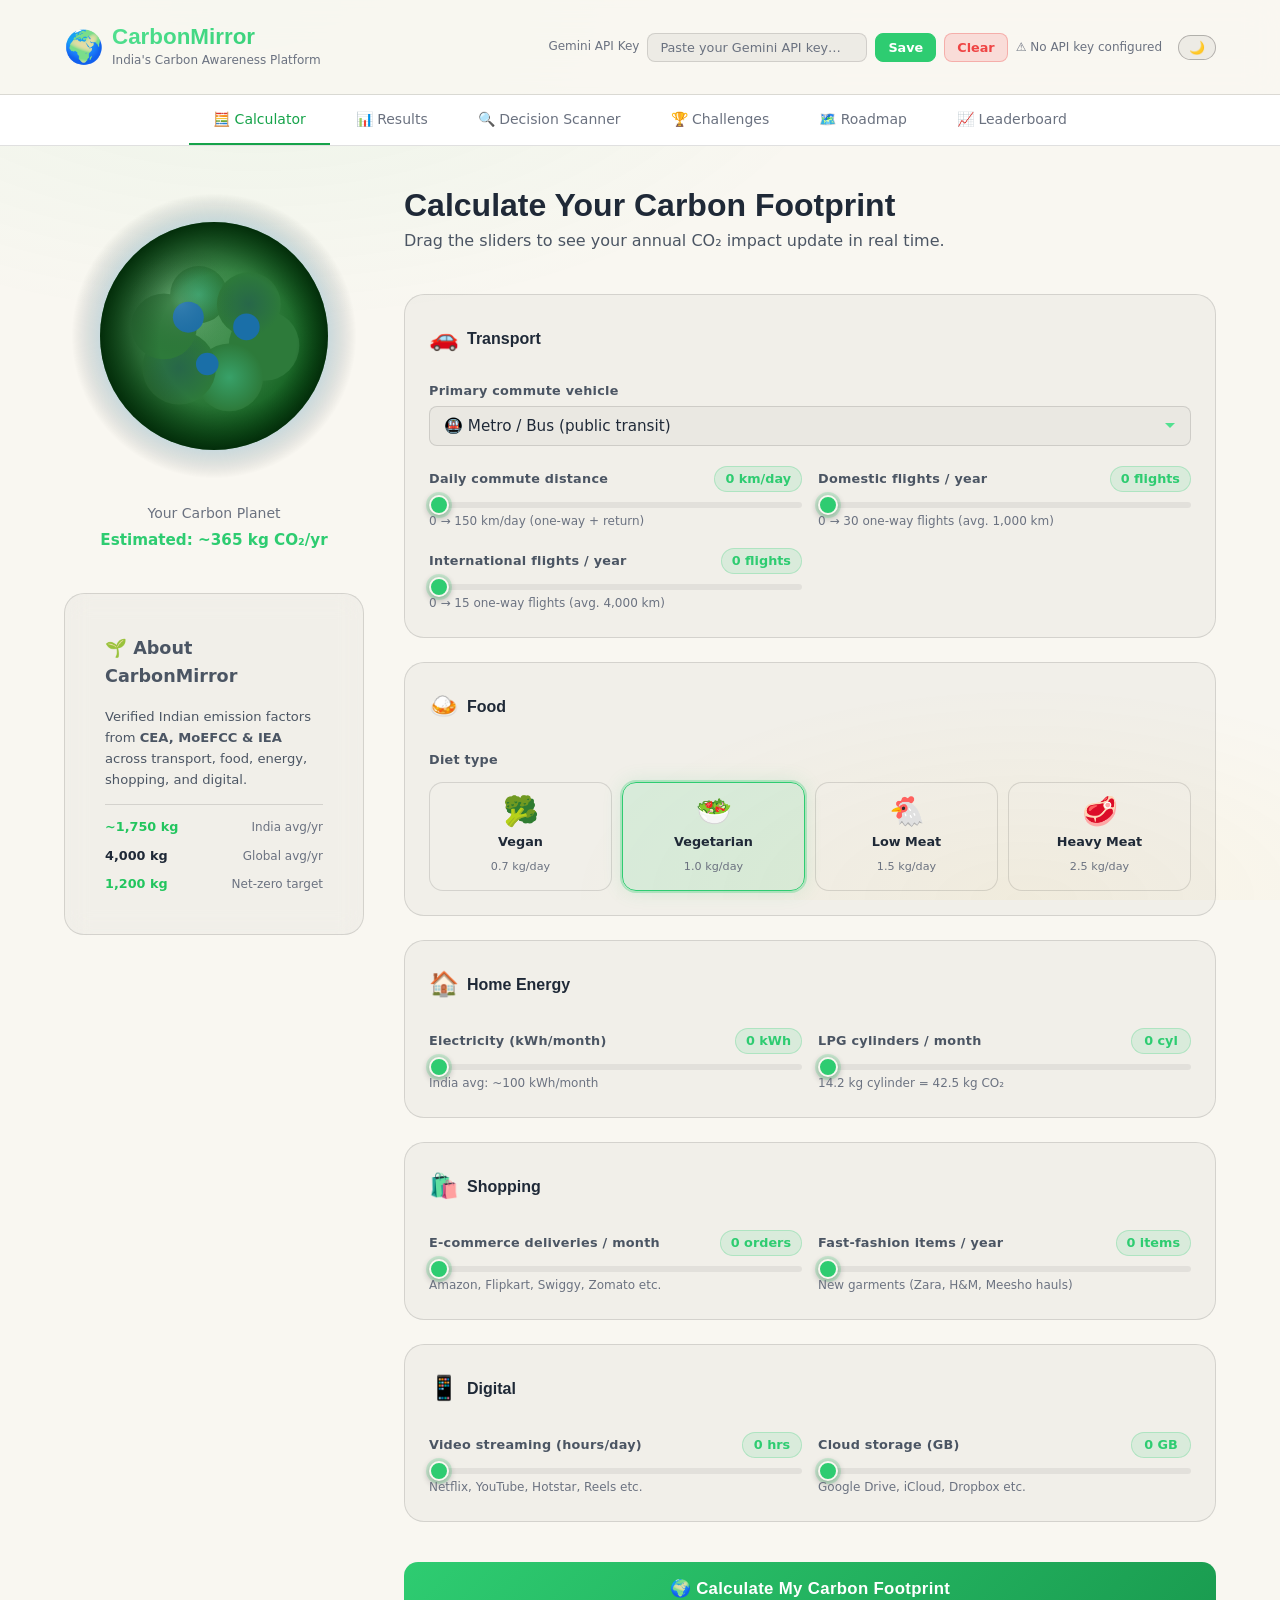
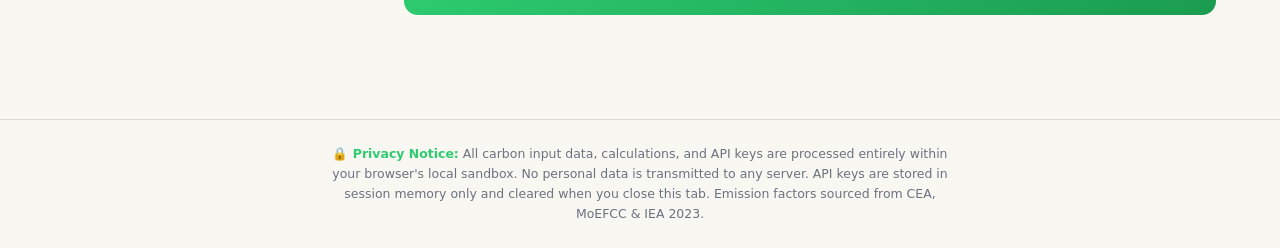
==== commit 76f94fa4: "Minor refinements to improve code quality." ====
--- a/index.html
+++ b/index.html
@@ -31,7 +31,7 @@
       <button id="btn-api-save" class="btn btn-primary btn-sm" aria-label="Save API key">Save</button>
       <button id="btn-api-clear" class="btn btn-danger btn-sm" aria-label="Clear API key">Clear</button>
       <span id="api-key-status" class="api-key-status">&#x26A0;&#xFE0F; No API key configured</span>
-      <button id="btn-theme-toggle" class="btn btn-secondary btn-sm" aria-label="Toggle theme" title="Toggle Light/Dark Mode" style="margin-left: 8px; border-radius: 99px; padding: 4px 10px;">☀️</button>
+      <button id="btn-theme-toggle" class="btn btn-secondary btn-sm btn-theme" aria-label="Toggle theme" title="Toggle Light/Dark Mode">☀️</button>
     </div>
   </div>
 </header>
@@ -90,7 +90,7 @@
                 <h3 class="calc-section-title" id="section-transport-title">Transport</h3>
               </div>
 
-              <div class="form-group" style="margin-bottom:20px">
+              <div class="form-group mb-md">
                 <label class="form-label" for="input-vehicle-type">Primary commute vehicle</label>
                 <select id="input-vehicle-type" class="form-select" tabindex="0" aria-required="true">
                   <option value="bus_metro">&#x1F687; Metro / Bus (public transit)</option>
@@ -632,7 +632,7 @@
 
       <div class="card mt-xl">
         <p class="card-title">&#x1F396;&#xFE0F; Roadmap Badges</p>
-        <p style="font-size:0.875rem;margin-bottom:16px">Automatically awarded as you lower your footprint and recalculate.</p>
+        <p class="roadmap-badges-desc">Automatically awarded as you lower your footprint and recalculate.</p>
         <div class="badges-grid" id="roadmap-badges-grid" aria-label="Roadmap milestone badges"></div>
       </div>
 
@@ -658,7 +658,7 @@
           <tbody id="leaderboard-tbody"></tbody>
         </table>
       </div>
-      <p class="text-muted mt-lg" style="font-size:0.8rem">* Peer profiles are simulated using calibrated urban Indian footprint distributions (800&ndash;3,500 kg CO&#x2082;/yr).</p>
+      <p class="text-muted mt-lg text-sm">* Peer profiles are simulated using calibrated urban Indian footprint distributions (800&ndash;3,500 kg CO&#x2082;/yr).</p>
     </section>
 
   </div>
--- a/style.css
+++ b/style.css
@@ -1766,3 +1766,23 @@
 
 /* calc-form-col fix (removed inline div, now named class) */
 .calc-form-col { min-width: 0; }
+
+/* Utilities */
+.btn-theme {
+  margin-left: 8px;
+  border-radius: 99px;
+  padding: 4px 10px;
+}
+
+.mb-md {
+  margin-bottom: 20px;
+}
+
+.roadmap-badges-desc {
+  font-size: 0.875rem;
+  margin-bottom: 16px;
+}
+
+.text-sm {
+  font-size: 0.8rem;
+}
